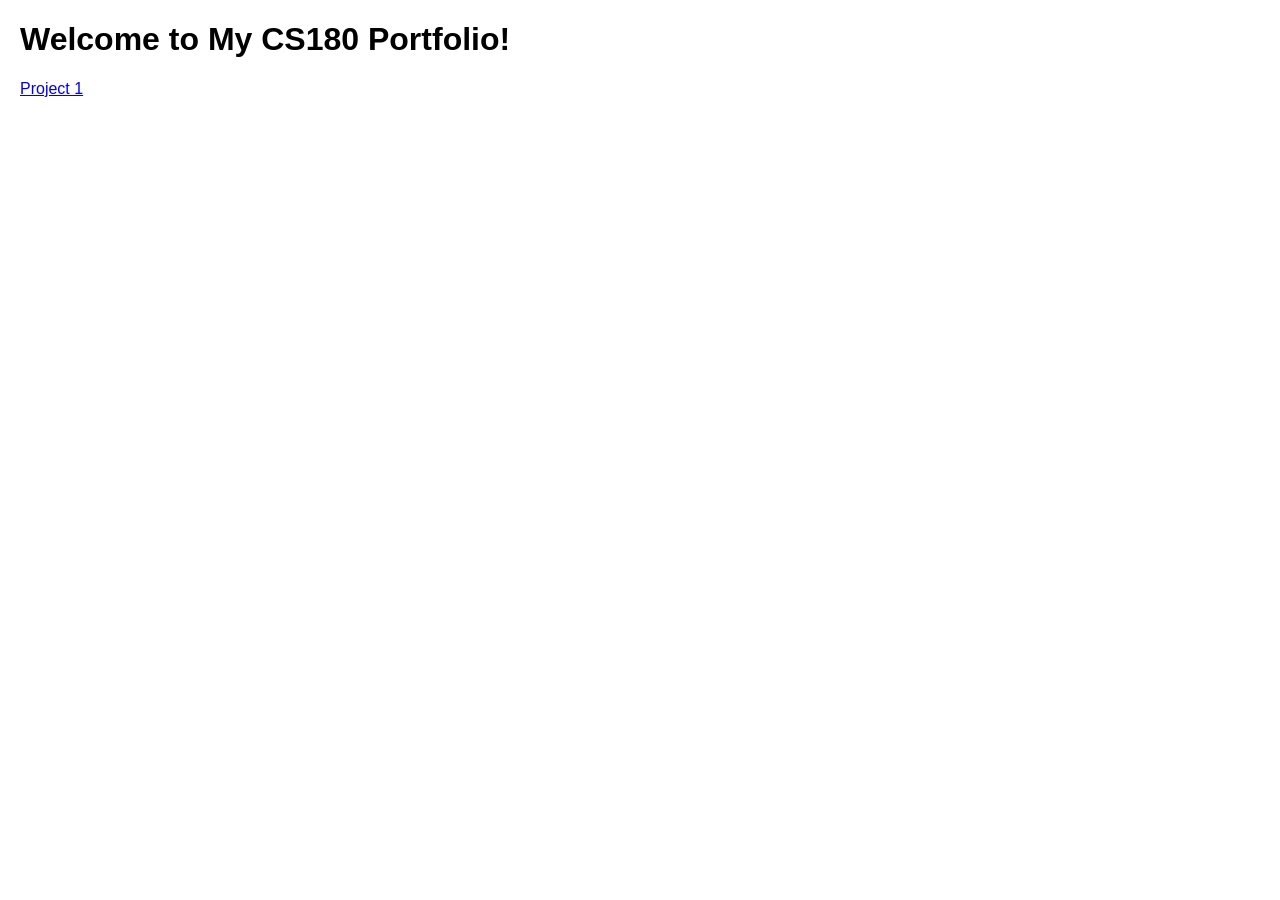
==== index.html @ ff20dae7 "Add initial portfolio HTML structure" ====
<!DOCTYPE html>
<html>
<head>
    <title>My Portfolio</title>
    <style>
        body {
            font-family: Arial, sans-serif;
            margin: 20px;
        }
    </style>
</head>
<body>
    <h1>Welcome to My CS180 Portfolio!</h1>
    <a href="./1/index.html">Project 1</a>
</body>
</html>
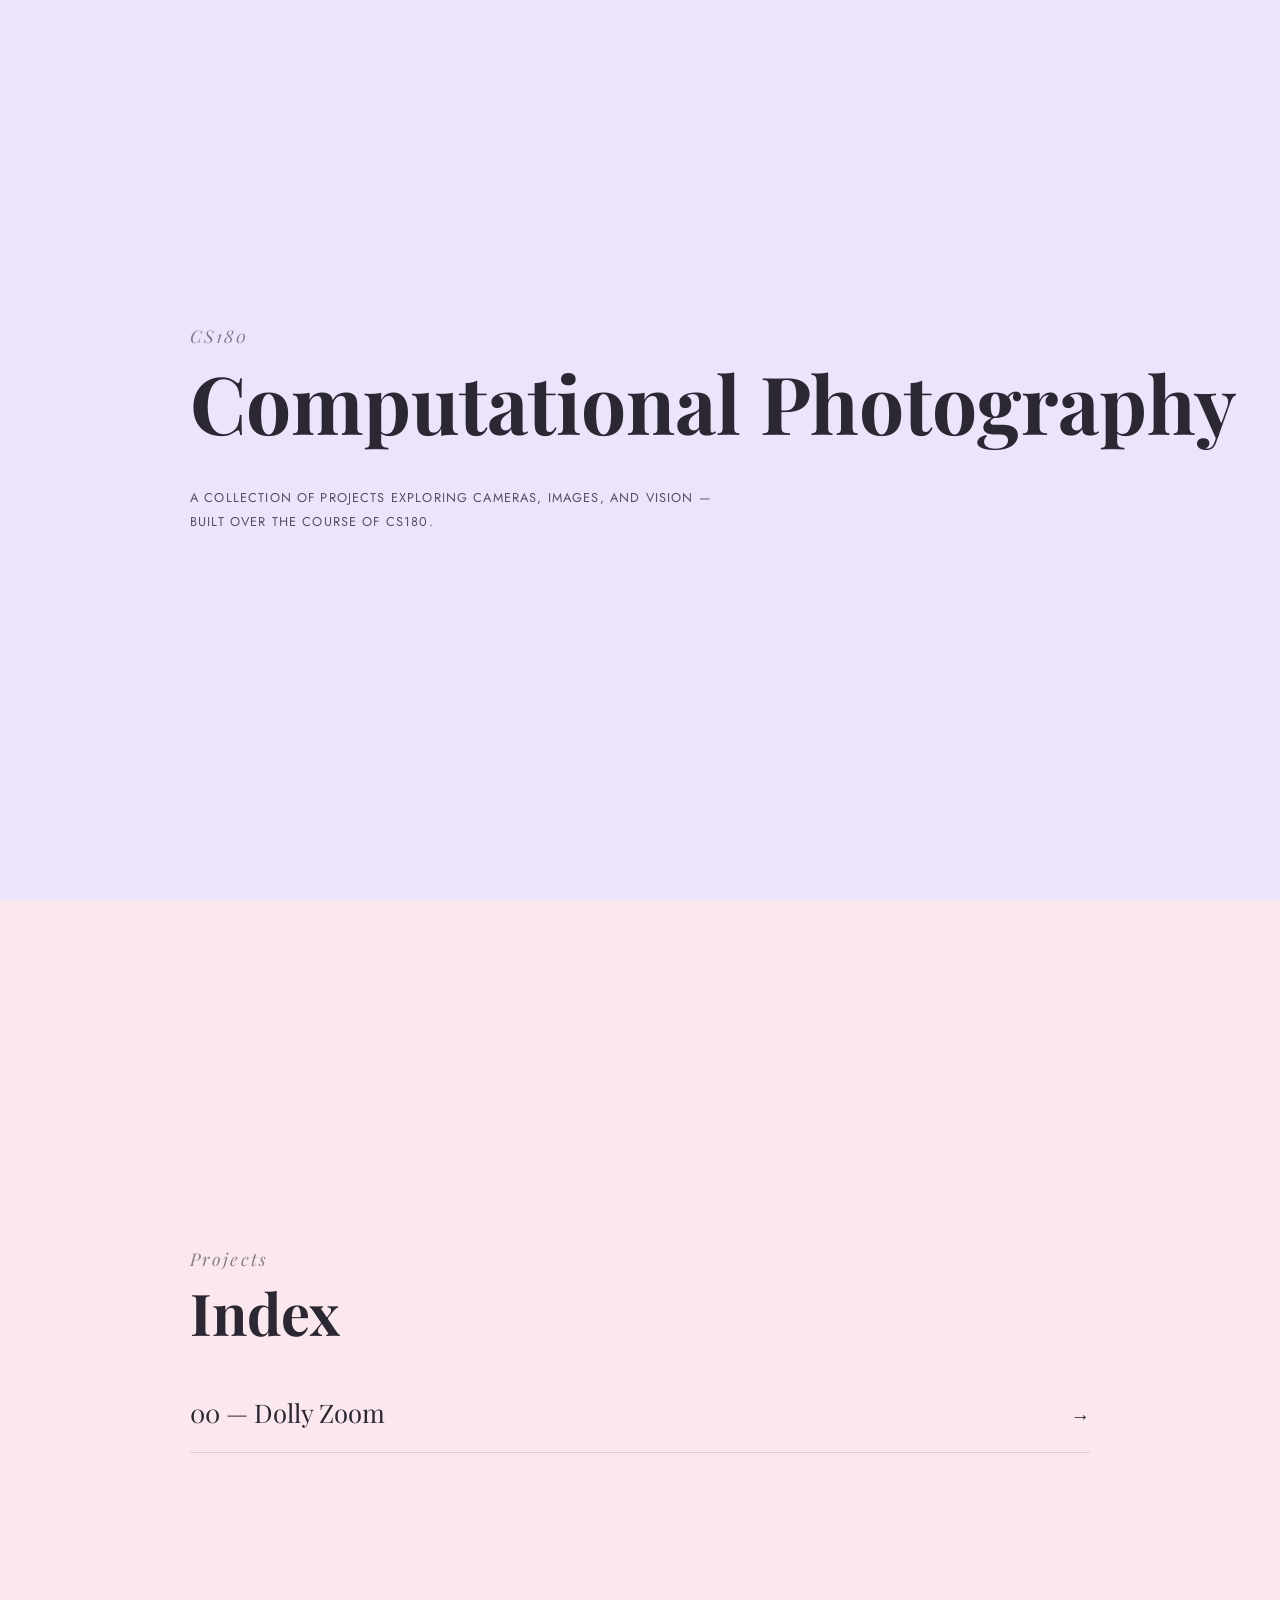
==== commit d631a613: "Implemented Section 1 & 3; Add UI" ====
--- a/index.html
+++ b/index.html
@@ -1,16 +1,35 @@
 <!DOCTYPE html>
-<html>
+<html lang="en">
 <head>
-    <title>My Portfolio</title>
-    <style>
-        body {
-            font-family: Arial, sans-serif;
-            margin: 20px;
-        }
-    </style>
+<meta charset="UTF-8">
+<meta name="viewport" content="width=device-width, initial-scale=1">
+<title>CS180 Portfolio</title>
+<link rel="preconnect" href="https://fonts.googleapis.com">
+<link href="https://fonts.googleapis.com/css2?family=Playfair+Display:ital,wght@0,700;1,600&family=Jost:wght@400;500&display=swap" rel="stylesheet">
+<link rel="stylesheet" href="style.css">
 </head>
 <body>
-    <h1>Welcome to My CS180 Portfolio!</h1>
-    <a href="./1/index.html">Project 1</a>
+
+<section class="panel lavender">
+    <div class="panel-inner">
+        <span class="tag">CS180</span>
+        <h1>Computational&nbsp;Photography</h1>
+        <p class="desc">A collection of projects exploring cameras, images, and vision — built over the course of CS180.</p>
+    </div>
+</section>
+
+<section class="panel blush">
+    <div class="panel-inner">
+        <span class="tag">Projects</span>
+        <h2>Index</h2>
+        <div class="project-list">
+            <a class="project-row" href="./0/index.html">
+                <span class="name">00 — Dolly Zoom</span>
+                <span class="arrow">&#8594;</span>
+            </a>
+        </div>
+    </div>
+</section>
+
 </body>
 </html>
--- a/style.css
+++ b/style.css
@@ -0,0 +1,193 @@
+/* ---------- CS180 portfolio — shared styles ---------- */
+
+* { box-sizing: border-box; }
+
+html, body {
+    margin: 0;
+    padding: 0;
+    background: #f5f2fb;
+    color: #2b2733;
+    font-family: 'Jost', 'Helvetica Neue', Arial, sans-serif;
+    scroll-behavior: smooth;
+}
+
+nav.top {
+    position: sticky;
+    top: 0;
+    z-index: 10;
+    display: flex;
+    align-items: center;
+    justify-content: space-between;
+    padding: 22px 6vw;
+    background: rgba(245, 242, 251, 0.75);
+    backdrop-filter: blur(8px);
+    font-size: 0.8rem;
+    letter-spacing: 0.14em;
+    text-transform: uppercase;
+}
+
+nav.top a {
+    color: #2b2733;
+    text-decoration: none;
+    border-bottom: 1px solid transparent;
+    transition: border-color 0.2s ease;
+}
+
+nav.top a:hover {
+    border-color: #2b2733;
+}
+
+.panel {
+    min-height: 100vh;
+    display: flex;
+    align-items: center;
+    padding: 90px 8vw;
+}
+
+.panel-inner {
+    max-width: 900px;
+    margin: 0 auto;
+    width: 100%;
+}
+
+.lavender { background: #ece4fb; }
+.blush    { background: #fbe8ee; }
+.skyblue  { background: #e3edfb; }
+.mint     { background: #e5f6ee; }
+
+.tag {
+    display: inline-block;
+    font-family: 'Playfair Display', Georgia, serif;
+    font-style: italic;
+    font-size: 1.1rem;
+    letter-spacing: 0.12em;
+    opacity: 0.55;
+    margin-bottom: 0.6em;
+}
+
+h1, h2 {
+    font-family: 'Playfair Display', Georgia, serif;
+    font-weight: 700;
+    line-height: 1.1;
+    margin: 0 0 0.5em;
+}
+
+h1 { font-size: clamp(2.6rem, 7vw, 5rem); }
+h2 { font-size: clamp(2.1rem, 5.5vw, 3.6rem); }
+
+.desc {
+    max-width: 540px;
+    font-size: 0.8rem;
+    letter-spacing: 0.09em;
+    line-height: 1.9;
+    text-transform: uppercase;
+    color: #55505f;
+    margin-bottom: 2.6rem;
+}
+
+.btn {
+    display: inline-block;
+    padding: 14px 30px;
+    border-radius: 999px;
+    background: #2b2733;
+    color: #f5f2fb;
+    text-decoration: none;
+    font-size: 0.8rem;
+    letter-spacing: 0.12em;
+    text-transform: uppercase;
+    transition: transform 0.2s ease, box-shadow 0.2s ease;
+}
+
+.btn:hover {
+    transform: translateY(-2px);
+    box-shadow: 0 12px 24px rgba(43, 39, 51, 0.18);
+}
+
+.cards {
+    display: flex;
+    align-items: flex-start;
+    flex-wrap: wrap;
+    gap: 2.8rem;
+    margin-top: 1rem;
+}
+
+.card {
+    margin: 0;
+    background: #fff;
+    border-radius: 20px;
+    padding: 14px 14px 44px;
+    width: min(400px, 100%);
+    box-shadow: 0 24px 48px rgba(43, 39, 51, 0.12);
+    position: relative;
+}
+
+.card:nth-child(odd)  { transform: rotate(-2deg); }
+.card:nth-child(even) { transform: rotate(2deg); }
+
+.card:hover { transform: rotate(0deg); transition: transform 0.25s ease; }
+
+.card img,
+.card video {
+    display: block;
+    width: 100%;
+    max-height: 480px;
+    object-fit: cover;
+    border-radius: 12px;
+    background: #eee;
+}
+
+.card figcaption {
+    position: absolute;
+    left: 24px;
+    bottom: 16px;
+    font-size: 0.72rem;
+    letter-spacing: 0.14em;
+    text-transform: uppercase;
+    color: #8b8594;
+}
+
+.placeholder {
+    border: 1px dashed #b9aee0;
+    border-radius: 20px;
+    padding: 60px 40px;
+    color: #8b8594;
+    font-size: 0.78rem;
+    letter-spacing: 0.14em;
+    text-transform: uppercase;
+    max-width: 480px;
+}
+
+.project-list {
+    display: flex;
+    flex-direction: column;
+    gap: 1.4rem;
+    margin-top: 1rem;
+}
+
+.project-row {
+    display: flex;
+    align-items: baseline;
+    justify-content: space-between;
+    padding: 22px 0;
+    border-bottom: 1px solid rgba(43, 39, 51, 0.15);
+    text-decoration: none;
+    color: inherit;
+}
+
+.project-row .name {
+    font-family: 'Playfair Display', Georgia, serif;
+    font-size: 1.6rem;
+}
+
+.project-row .arrow {
+    font-size: 1.2rem;
+    transition: transform 0.2s ease;
+}
+
+.project-row:hover .arrow { transform: translateX(6px); }
+
+@media (max-width: 640px) {
+    .panel { padding: 70px 7vw; }
+    .card { transform: none !important; }
+    .cards { gap: 2rem; }
+}
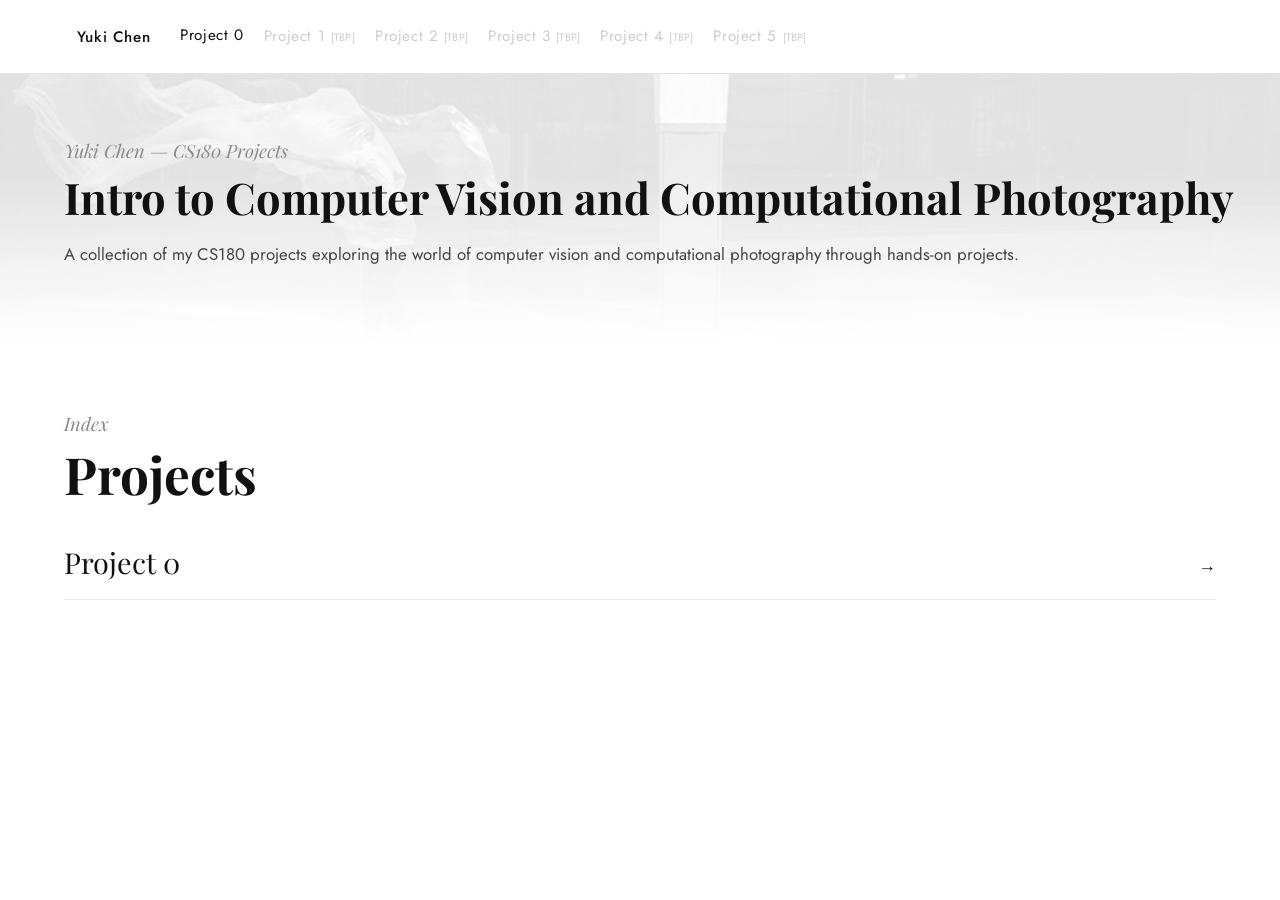
==== commit 901c0086: "finish proj0" ====
--- a/index.html
+++ b/index.html
@@ -10,21 +10,35 @@
 </head>
 <body>
 
-<section class="panel lavender">
+<nav class="top">
+    <div class="nav-left">
+        <span class="brand">Yuki Chen</span>
+        <div class="proj-nav">
+            <a href="./project0/index.html" class="proj-link">Project 0</a>
+            <span class="proj-link disabled">Project 1 <span class="tbp">[TBP]</span></span>
+            <span class="proj-link disabled">Project 2 <span class="tbp">[TBP]</span></span>
+            <span class="proj-link disabled">Project 3 <span class="tbp">[TBP]</span></span>
+            <span class="proj-link disabled">Project 4 <span class="tbp">[TBP]</span></span>
+            <span class="proj-link disabled">Project 5 <span class="tbp">[TBP]</span></span>
+        </div>
+    </div>
+</nav>
+
+<section class="panel hero">
     <div class="panel-inner">
-        <span class="tag">CS180</span>
-        <h1>Computational&nbsp;Photography</h1>
-        <p class="desc">A collection of projects exploring cameras, images, and vision — built over the course of CS180.</p>
+        <span class="tag">Yuki Chen — CS180 Projects</span>
+        <h1 class="hero-title">Intro to Computer Vision and Computational Photography</h1>
+        <p class="desc">A collection of my CS180 projects exploring the world of computer vision and computational photography through hands-on projects.</p>
     </div>
 </section>
 
-<section class="panel blush">
+<section class="panel">
     <div class="panel-inner">
-        <span class="tag">Projects</span>
-        <h2>Index</h2>
+        <span class="tag">Index</span>
+        <h2>Projects</h2>
         <div class="project-list">
-            <a class="project-row" href="./0/index.html">
-                <span class="name">00 — Dolly Zoom</span>
+            <a class="project-row" href="./project0/index.html">
+                <span class="name">Project 0</span>
                 <span class="arrow">&#8594;</span>
             </a>
         </div>
--- a/style.css
+++ b/style.css
@@ -5,8 +5,8 @@
 html, body {
     margin: 0;
     padding: 0;
-    background: #f5f2fb;
-    color: #2b2733;
+    background: #ffffff;
+    color: #111111;
     font-family: 'Jost', 'Helvetica Neue', Arial, sans-serif;
     scroll-behavior: smooth;
 }
@@ -19,175 +19,307 @@
     align-items: center;
     justify-content: space-between;
     padding: 22px 6vw;
-    background: rgba(245, 242, 251, 0.75);
+    background: rgba(255, 255, 255, 0.85);
     backdrop-filter: blur(8px);
-    font-size: 0.8rem;
-    letter-spacing: 0.14em;
-    text-transform: uppercase;
+    border-bottom: 1px solid #e5e5e5;
+    font-size: 0.95rem;
+    letter-spacing: 0.04em;
 }
 
 nav.top a {
-    color: #2b2733;
+    color: #111111;
     text-decoration: none;
     border-bottom: 1px solid transparent;
     transition: border-color 0.2s ease;
 }
 
 nav.top a:hover {
-    border-color: #2b2733;
+    border-color: #111111;
+}
+
+.nav-left {
+    display: flex;
+    align-items: center;
+    gap: 28px;
+    min-width: 0;
+    flex: 1;
+}
+
+.brand {
+    font-weight: 500;
+    flex-shrink: 0;
+}
+
+.proj-nav {
+    display: flex;
+    align-items: center;
+    gap: 20px;
+    flex-wrap: nowrap;
+    overflow-x: auto;
+    scrollbar-width: thin;
+    padding: 2px 2px 4px;
+}
+
+.proj-link {
+    display: block;
+    flex-shrink: 0;
+    color: #111111;
+    text-decoration: none;
+    white-space: nowrap;
+}
+
+.proj-link.current {
+    font-weight: 600;
+    text-decoration: underline;
+    text-underline-offset: 3px;
+}
+
+.proj-link.disabled {
+    color: #cccccc;
+    pointer-events: none;
+}
+
+.proj-link:not(.disabled):not(.current):hover {
+    border-bottom: 1px solid #111111;
+}
+
+.tbp {
+    font-size: 0.7em;
+    letter-spacing: 0.02em;
 }
 
 .panel {
-    min-height: 100vh;
-    display: flex;
-    align-items: center;
-    padding: 90px 8vw;
+    padding: 64px 5vw;
+    border-bottom: 1px solid #ececec;
+}
+
+.panel:last-of-type { border-bottom: none; padding-bottom: 300px; }
+
+.no-divider { border-bottom: none; padding-bottom: 16px; }
+
+.hero {
+    position: relative;
+    overflow: hidden;
+    border-bottom: none;
+    padding-bottom: 50px;
+}
+
+.hero::before {
+    content: "";
+    position: absolute;
+    inset: 0;
+    background: url('bg.jpg') center / cover no-repeat;
+    opacity: 0.12;
+    z-index: 0;
+}
+
+.hero::after {
+    content: "";
+    position: absolute;
+    left: 0;
+    right: 0;
+    bottom: 0;
+    height: 65%;
+    background: linear-gradient(to bottom, rgba(255, 255, 255, 0) 0%, #ffffff 100%);
+    z-index: 0;
+}
+
+.hero .panel-inner {
+    position: relative;
+    z-index: 1;
 }
 
 .panel-inner {
-    max-width: 900px;
+    max-width: 1440px;
     margin: 0 auto;
     width: 100%;
 }
-
-.lavender { background: #ece4fb; }
-.blush    { background: #fbe8ee; }
-.skyblue  { background: #e3edfb; }
-.mint     { background: #e5f6ee; }
 
 .tag {
     display: inline-block;
     font-family: 'Playfair Display', Georgia, serif;
     font-style: italic;
-    font-size: 1.1rem;
-    letter-spacing: 0.12em;
-    opacity: 0.55;
-    margin-bottom: 0.6em;
+    font-size: 1.15rem;
+    color: #8a8a8a;
+    margin-bottom: 0.5em;
 }
 
 h1, h2 {
     font-family: 'Playfair Display', Georgia, serif;
     font-weight: 700;
-    line-height: 1.1;
-    margin: 0 0 0.5em;
-}
-
-h1 { font-size: clamp(2.6rem, 7vw, 5rem); }
-h2 { font-size: clamp(2.1rem, 5.5vw, 3.6rem); }
+    line-height: 1.15;
+    color: #111111;
+    margin: 0 0 0.4em;
+}
+
+h1 { font-size: clamp(2.4rem, 5.5vw, 4.6rem); }
+h2 { font-size: clamp(2rem, 4.5vw, 3.2rem); }
+
+.hero-title {
+    font-size: clamp(1.6rem, 3.4vw, 3rem);
+    white-space: nowrap;
+}
+
+.intro .tag {
+    font-size: 1.3rem;
+}
+
+.intro h1 {
+    font-size: clamp(2rem, 4.2vw, 3.4rem);
+}
+
+.toc {
+    position: fixed;
+    top: 130px;
+    right: 40px;
+    width: 180px;
+    font-size: 0.8rem;
+}
+
+.toc-label {
+    text-transform: uppercase;
+    letter-spacing: 0.08em;
+    color: #8a8a8a;
+    font-size: 0.7rem;
+    margin-bottom: 10px;
+}
+
+.toc a {
+    display: block;
+    padding: 6px 0 6px 14px;
+    border-left: 2px solid #ececec;
+    color: #666666;
+    text-decoration: none;
+    transition: color 0.15s ease, border-color 0.15s ease;
+}
+
+.toc a:hover {
+    color: #111111;
+}
+
+.toc a.active {
+    color: #111111;
+    border-left-color: #111111;
+    font-weight: 600;
+}
+
+@media (max-width: 1500px) {
+    .toc { display: none; }
+}
 
 .desc {
-    max-width: 540px;
-    font-size: 0.8rem;
-    letter-spacing: 0.09em;
-    line-height: 1.9;
-    text-transform: uppercase;
-    color: #55505f;
-    margin-bottom: 2.6rem;
+    font-size: 1.05rem;
+    line-height: 1.7;
+    color: #444444;
+    margin-bottom: 1.8rem;
 }
 
 .btn {
     display: inline-block;
-    padding: 14px 30px;
+    padding: 12px 26px;
     border-radius: 999px;
-    background: #2b2733;
-    color: #f5f2fb;
-    text-decoration: none;
-    font-size: 0.8rem;
-    letter-spacing: 0.12em;
-    text-transform: uppercase;
-    transition: transform 0.2s ease, box-shadow 0.2s ease;
+    border: 1px solid #111111;
+    background: #111111;
+    color: #ffffff;
+    text-decoration: none;
+    font-size: 0.85rem;
+    transition: background 0.2s ease, color 0.2s ease;
 }
 
 .btn:hover {
-    transform: translateY(-2px);
-    box-shadow: 0 12px 24px rgba(43, 39, 51, 0.18);
+    background: #ffffff;
+    color: #111111;
 }
 
 .cards {
     display: flex;
     align-items: flex-start;
+    justify-content: center;
     flex-wrap: wrap;
-    gap: 2.8rem;
-    margin-top: 1rem;
+    gap: 2rem;
+    margin-top: 0.5rem;
 }
 
 .card {
     margin: 0;
-    background: #fff;
-    border-radius: 20px;
-    padding: 14px 14px 44px;
-    width: min(400px, 100%);
-    box-shadow: 0 24px 48px rgba(43, 39, 51, 0.12);
+    background: #ffffff;
+    border: 1px solid #e5e5e5;
+    border-radius: 10px;
+    padding: 10px 10px 36px;
+    width: min(440px, 100%);
+    box-shadow: 0 10px 24px rgba(0, 0, 0, 0.06);
     position: relative;
 }
-
-.card:nth-child(odd)  { transform: rotate(-2deg); }
-.card:nth-child(even) { transform: rotate(2deg); }
-
-.card:hover { transform: rotate(0deg); transition: transform 0.25s ease; }
 
 .card img,
 .card video {
     display: block;
     width: 100%;
-    max-height: 480px;
+    max-height: 440px;
     object-fit: cover;
-    border-radius: 12px;
-    background: #eee;
+    border-radius: 6px;
+    background: #f2f2f2;
+}
+
+.card--full img {
+    max-height: none;
+    object-fit: contain;
 }
 
 .card figcaption {
     position: absolute;
-    left: 24px;
-    bottom: 16px;
-    font-size: 0.72rem;
-    letter-spacing: 0.14em;
-    text-transform: uppercase;
-    color: #8b8594;
+    left: 18px;
+    bottom: 12px;
+    font-size: 0.75rem;
+    color: #8a8a8a;
 }
 
 .placeholder {
-    border: 1px dashed #b9aee0;
-    border-radius: 20px;
-    padding: 60px 40px;
-    color: #8b8594;
-    font-size: 0.78rem;
-    letter-spacing: 0.14em;
-    text-transform: uppercase;
-    max-width: 480px;
+    border: 1px dashed #cccccc;
+    border-radius: 10px;
+    padding: 44px 32px;
+    color: #8a8a8a;
+    font-size: 0.9rem;
+    max-width: 640px;
 }
 
 .project-list {
     display: flex;
     flex-direction: column;
-    gap: 1.4rem;
-    margin-top: 1rem;
+    gap: 0.8rem;
+    margin-top: 0.5rem;
 }
 
 .project-row {
     display: flex;
     align-items: baseline;
     justify-content: space-between;
-    padding: 22px 0;
-    border-bottom: 1px solid rgba(43, 39, 51, 0.15);
+    padding: 18px 0;
+    border-bottom: 1px solid #e5e5e5;
     text-decoration: none;
     color: inherit;
 }
 
 .project-row .name {
     font-family: 'Playfair Display', Georgia, serif;
-    font-size: 1.6rem;
+    font-size: 1.8rem;
 }
 
 .project-row .arrow {
-    font-size: 1.2rem;
+    font-size: 1.1rem;
     transition: transform 0.2s ease;
 }
 
 .project-row:hover .arrow { transform: translateX(6px); }
 
+@media (max-width: 900px) {
+    .hero-title {
+        white-space: normal;
+        font-size: clamp(2rem, 6vw, 2.8rem);
+    }
+}
+
 @media (max-width: 640px) {
-    .panel { padding: 70px 7vw; }
-    .card { transform: none !important; }
-    .cards { gap: 2rem; }
-}
+    .panel { padding: 48px 7vw; }
+    .cards { gap: 1.4rem; }
+}
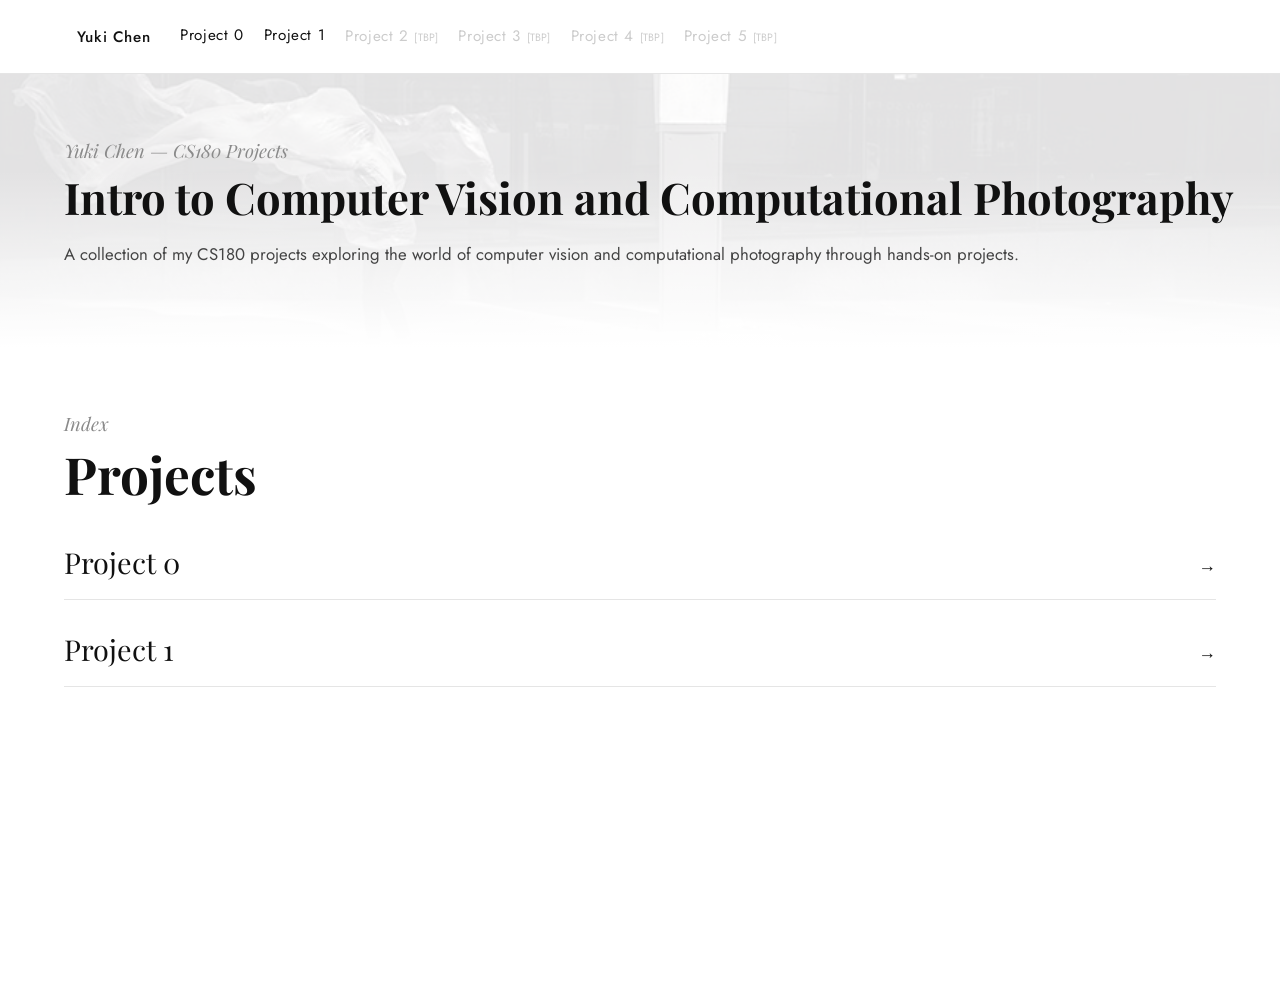
==== commit cc0c2550: "Finish Report" ====
--- a/index.html
+++ b/index.html
@@ -15,7 +15,7 @@
         <span class="brand">Yuki Chen</span>
         <div class="proj-nav">
             <a href="./project0/index.html" class="proj-link">Project 0</a>
-            <span class="proj-link disabled">Project 1 <span class="tbp">[TBP]</span></span>
+            <a href="./project1/index.html" class="proj-link">Project 1</a>
             <span class="proj-link disabled">Project 2 <span class="tbp">[TBP]</span></span>
             <span class="proj-link disabled">Project 3 <span class="tbp">[TBP]</span></span>
             <span class="proj-link disabled">Project 4 <span class="tbp">[TBP]</span></span>
@@ -41,6 +41,10 @@
                 <span class="name">Project 0</span>
                 <span class="arrow">&#8594;</span>
             </a>
+            <a class="project-row" href="./project1/index.html">
+                <span class="name">Project 1</span>
+                <span class="arrow">&#8594;</span>
+            </a>
         </div>
     </div>
 </section>
--- a/style.css
+++ b/style.css
@@ -207,6 +207,10 @@
     .toc { display: none; }
 }
 
+@media (min-width: 1501px) {
+    .panel { padding-right: max(5vw, 240px); }
+}
+
 .desc {
     font-size: 1.05rem;
     line-height: 1.7;
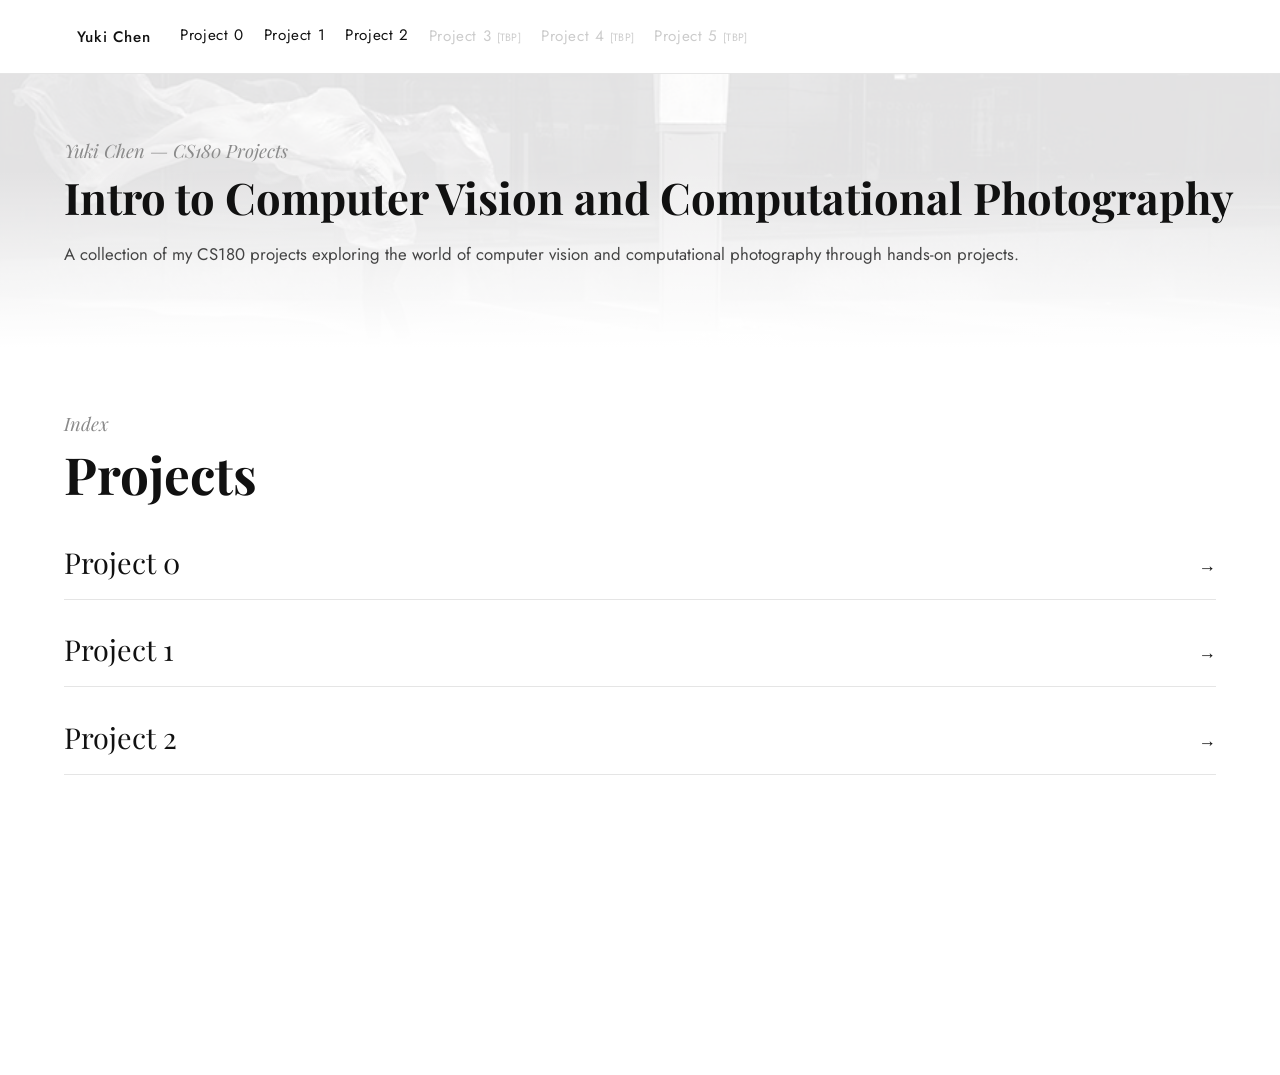
==== commit f2dea2cb: "Add Project 2 webpage and results" ====
--- a/index.html
+++ b/index.html
@@ -16,7 +16,7 @@
         <div class="proj-nav">
             <a href="./project0/index.html" class="proj-link">Project 0</a>
             <a href="./project1/index.html" class="proj-link">Project 1</a>
-            <span class="proj-link disabled">Project 2 <span class="tbp">[TBP]</span></span>
+            <a href="./project2/index.html" class="proj-link">Project 2</a>
             <span class="proj-link disabled">Project 3 <span class="tbp">[TBP]</span></span>
             <span class="proj-link disabled">Project 4 <span class="tbp">[TBP]</span></span>
             <span class="proj-link disabled">Project 5 <span class="tbp">[TBP]</span></span>
@@ -45,6 +45,10 @@
                 <span class="name">Project 1</span>
                 <span class="arrow">&#8594;</span>
             </a>
+            <a class="project-row" href="./project2/index.html">
+                <span class="name">Project 2</span>
+                <span class="arrow">&#8594;</span>
+            </a>
         </div>
     </div>
 </section>
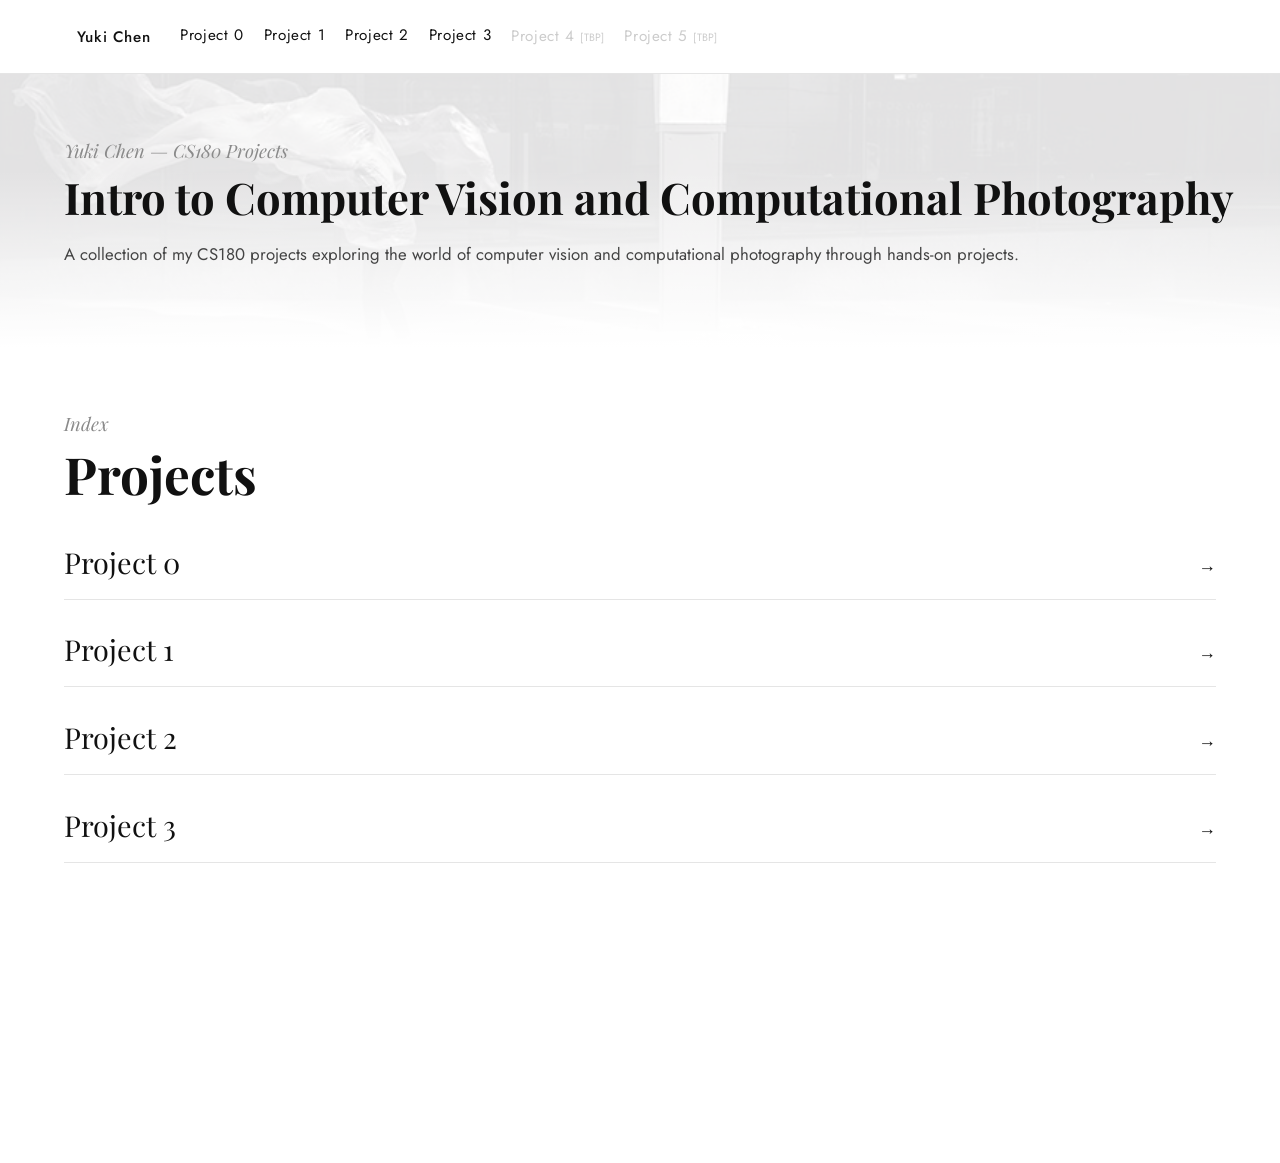
==== commit 3566515f: "Link Project 3 from homepage and project nav bars Co-Authored-By: Claude Opus 5.5 <noreply@anthropic" ====
--- a/index.html
+++ b/index.html
@@ -17,7 +17,7 @@
             <a href="./project0/index.html" class="proj-link">Project 0</a>
             <a href="./project1/index.html" class="proj-link">Project 1</a>
             <a href="./project2/index.html" class="proj-link">Project 2</a>
-            <span class="proj-link disabled">Project 3 <span class="tbp">[TBP]</span></span>
+            <a href="./project3/index.html" class="proj-link">Project 3</a>
             <span class="proj-link disabled">Project 4 <span class="tbp">[TBP]</span></span>
             <span class="proj-link disabled">Project 5 <span class="tbp">[TBP]</span></span>
         </div>
@@ -49,6 +49,10 @@
                 <span class="name">Project 2</span>
                 <span class="arrow">&#8594;</span>
             </a>
+            <a class="project-row" href="./project3/index.html">
+                <span class="name">Project 3</span>
+                <span class="arrow">&#8594;</span>
+            </a>
         </div>
     </div>
 </section>
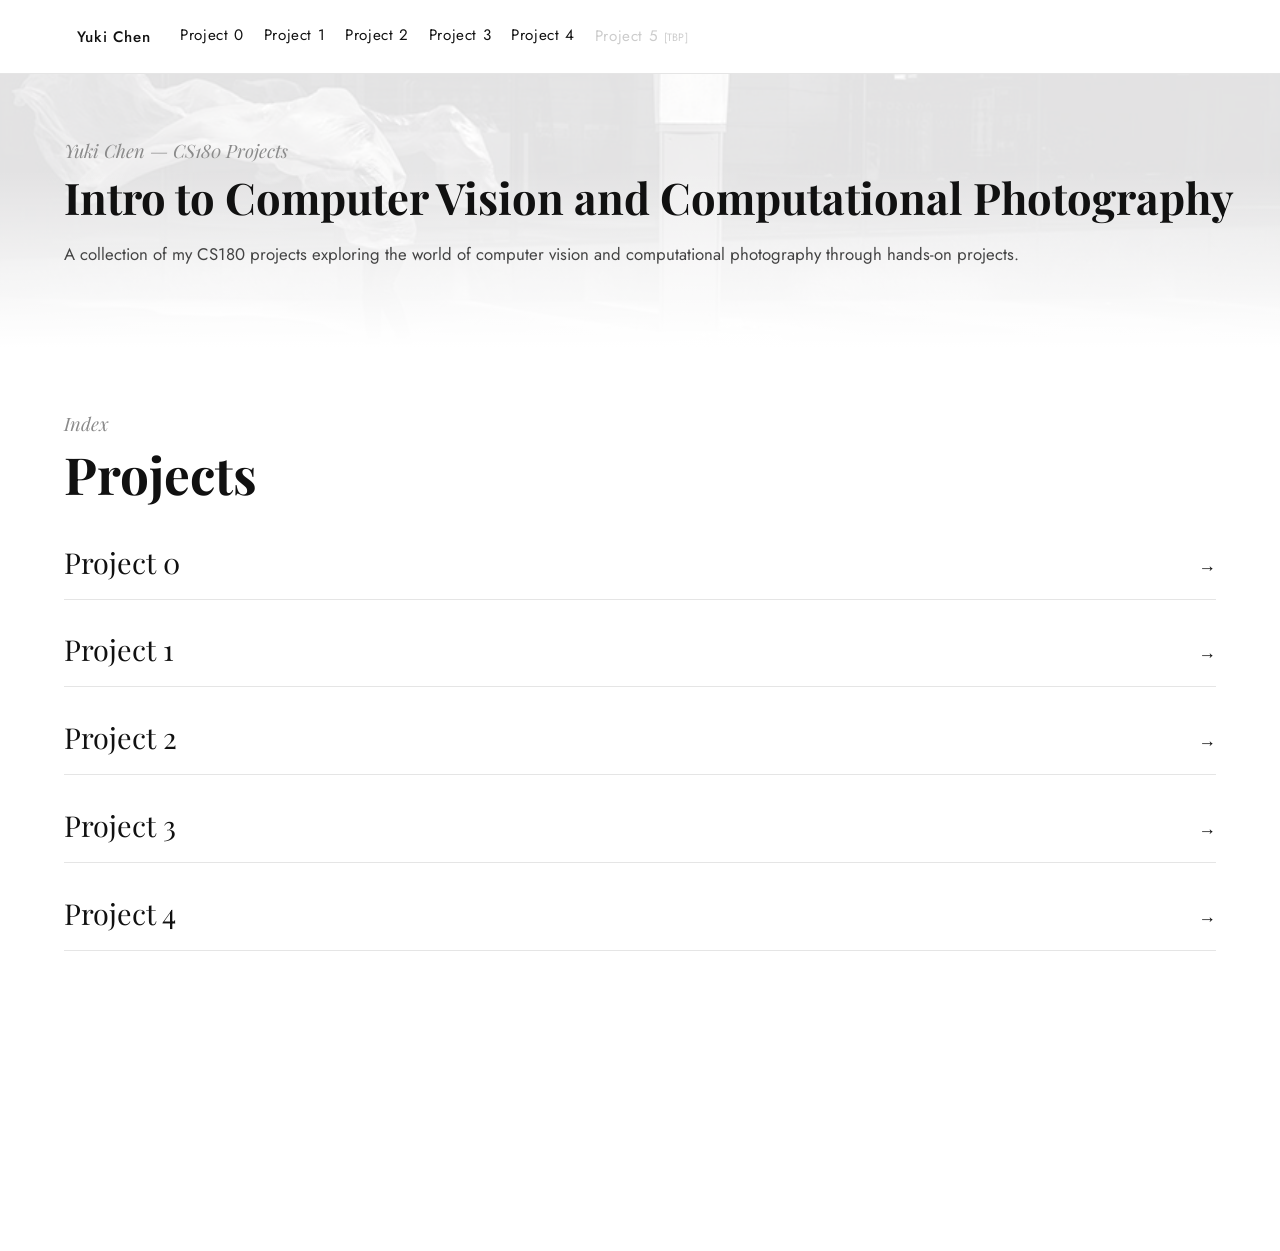
==== commit 452eb614: "Add Project 4 webpage and results; link it from homepage and nav bars Co-Authored-By: Claude Opus 5." ====
--- a/index.html
+++ b/index.html
@@ -18,7 +18,7 @@
             <a href="./project1/index.html" class="proj-link">Project 1</a>
             <a href="./project2/index.html" class="proj-link">Project 2</a>
             <a href="./project3/index.html" class="proj-link">Project 3</a>
-            <span class="proj-link disabled">Project 4 <span class="tbp">[TBP]</span></span>
+            <a href="./project4/index.html" class="proj-link">Project 4</a>
             <span class="proj-link disabled">Project 5 <span class="tbp">[TBP]</span></span>
         </div>
     </div>
@@ -53,6 +53,10 @@
                 <span class="name">Project 3</span>
                 <span class="arrow">&#8594;</span>
             </a>
+            <a class="project-row" href="./project4/index.html">
+                <span class="name">Project 4</span>
+                <span class="arrow">&#8594;</span>
+            </a>
         </div>
     </div>
 </section>
